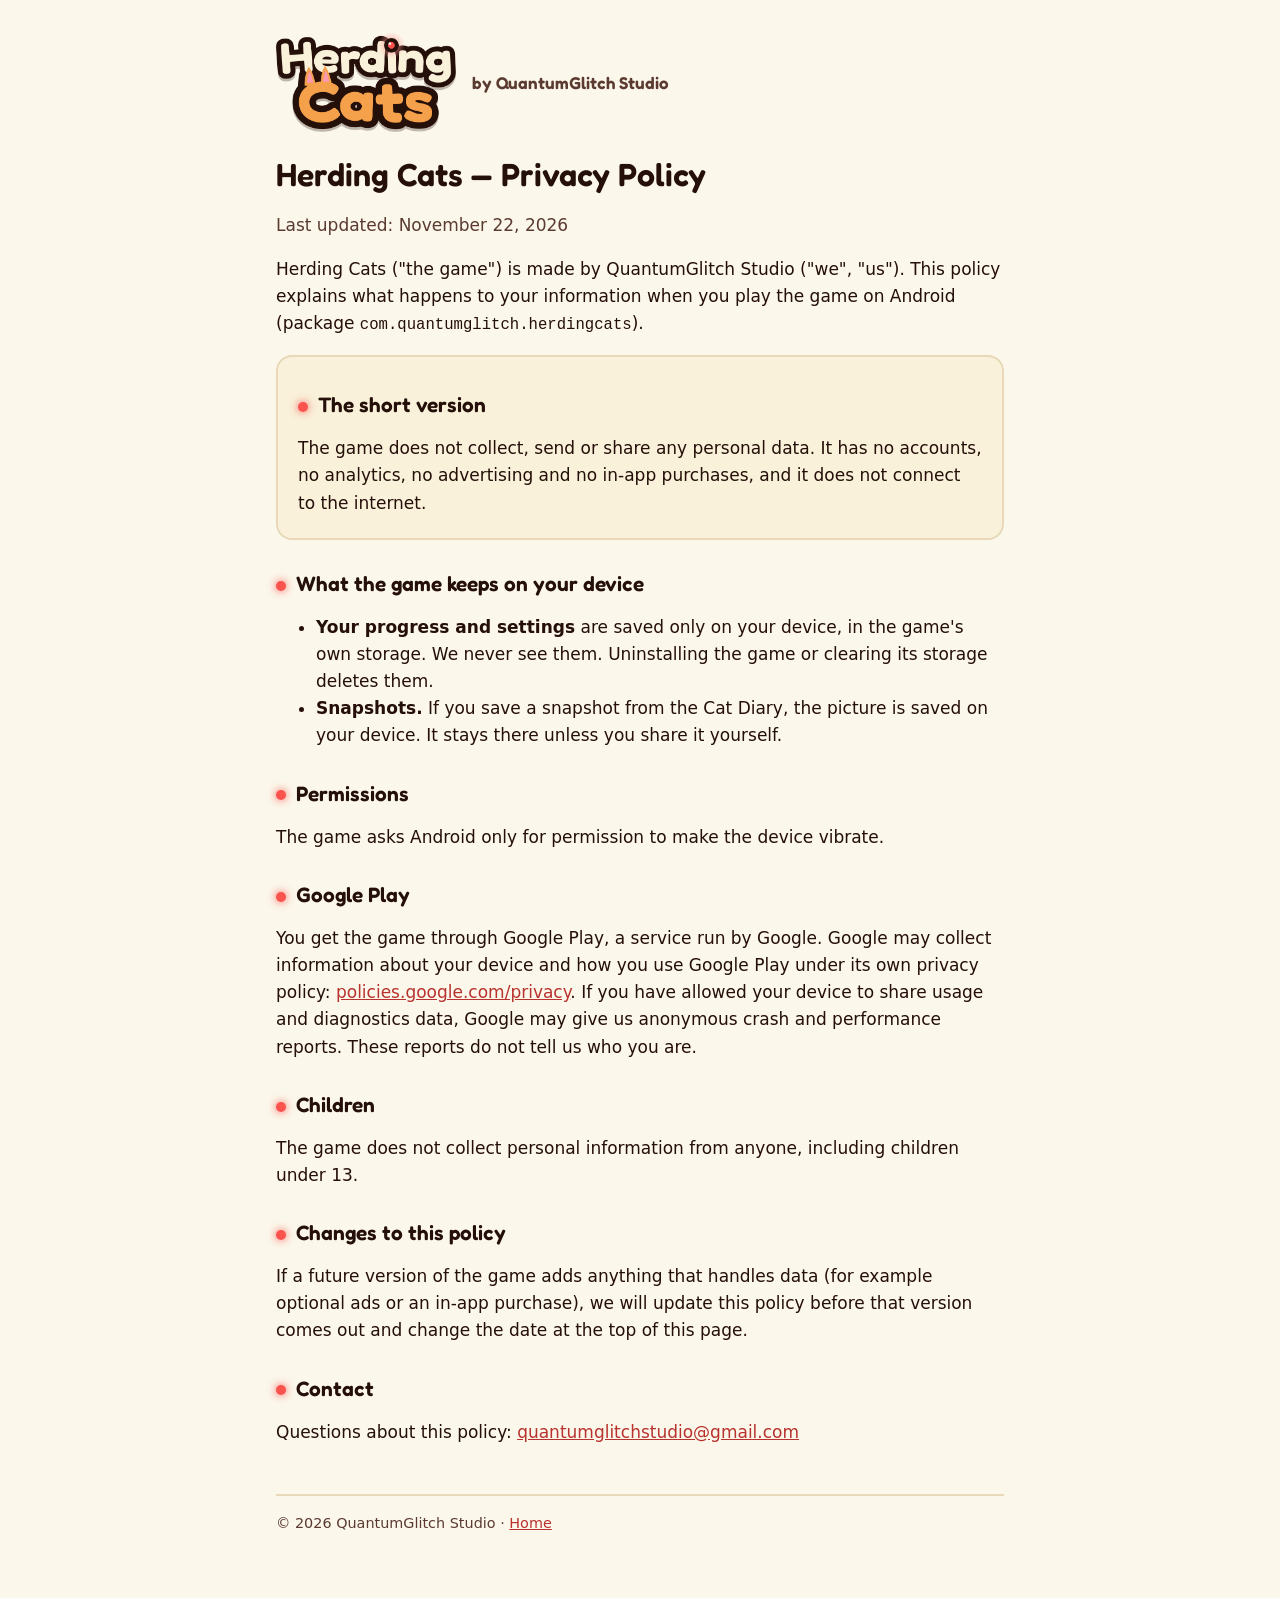
==== herding-cats/privacy/index.html @ 4d409274 "Studio page and the Herding Cats privacy policy Copied from site/ of the game repository. Static fil" ====
<!doctype html>
<html lang="en">
<head>
<meta charset="utf-8">
<meta name="viewport" content="width=device-width, initial-scale=1">
<title>Herding Cats Privacy Policy</title>
<meta name="description" content="Privacy policy of Herding Cats, a game by QuantumGlitch Studio.">
<link rel="icon" type="image/png" href="../../assets/img/favicon-64.png">
<link rel="apple-touch-icon" href="../../assets/img/apple-touch-icon.png">
<link rel="stylesheet" href="../../assets/site.css">
</head>
<body>
<div class="wrap">
  <header class="site">
    <img src="../../assets/img/herding-cats-logo-640.png" alt="Herding Cats" width="180" height="100">
    <span class="studio">by QuantumGlitch Studio</span>
  </header>

  <h1>Herding Cats — Privacy Policy</h1>
  <p class="muted">Last updated: November 22, 2026</p>

  <p>Herding Cats ("the game") is made by QuantumGlitch Studio ("we", "us"). This policy explains what happens to your information when you play the game on Android (package <code>com.quantumglitch.herdingcats</code>).</p>

  <div class="card">
    <h2>The short version</h2>
    <p>The game does not collect, send or share any personal data. It has no accounts, no analytics, no advertising and no in-app purchases, and it does not connect to the internet.</p>
  </div>

  <h2>What the game keeps on your device</h2>
  <ul>
    <li><strong>Your progress and settings</strong> are saved only on your device, in the game's own storage. We never see them. Uninstalling the game or clearing its storage deletes them.</li>
    <li><strong>Snapshots.</strong> If you save a snapshot from the Cat Diary, the picture is saved on your device. It stays there unless you share it yourself.</li>
  </ul>

  <h2>Permissions</h2>
  <p>The game asks Android only for permission to make the device vibrate.</p>

  <h2>Google Play</h2>
  <p>You get the game through Google Play, a service run by Google. Google may collect information about your device and how you use Google Play under its own privacy policy: <a href="https://policies.google.com/privacy">policies.google.com/privacy</a>. If you have allowed your device to share usage and diagnostics data, Google may give us anonymous crash and performance reports. These reports do not tell us who you are.</p>

  <h2>Children</h2>
  <p>The game does not collect personal information from anyone, including children under 13.</p>

  <h2>Changes to this policy</h2>
  <p>If a future version of the game adds anything that handles data (for example optional ads or an in-app purchase), we will update this policy before that version comes out and change the date at the top of this page.</p>

  <h2>Contact</h2>
  <p>Questions about this policy: <a href="mailto:quantumglitchstudio@gmail.com">quantumglitchstudio@gmail.com</a></p>

  <footer class="site">© 2026 QuantumGlitch Studio · <a href="../../">Home</a></footer>
</div>
</body>
</html>
---- assets/site.css ----
/* QuantumGlitch Studio site: palette from docs/style-bible.md (ink, cream, warm background, laser red) */
@font-face {
  font-family: "Fredoka";
  src: url("fonts/Fredoka-SemiBold.ttf") format("truetype");
  font-weight: 600;
  font-display: swap;
}

:root {
  --ink: #250F09;
  --ink-soft: #5b3a30;
  --bg: #FBF7EB;
  --panel: #F9F1DA;
  --line: #e8d9b8;
  --laser: #FA534E;
  --link: #b8322e;
}

@media (prefers-color-scheme: dark) {
  :root {
    --ink: #f6ead2;
    --ink-soft: #d8c4a4;
    --bg: #1f1512;
    --panel: #2b1e19;
    --line: #4a362c;
    --link: #ff8f86;
  }
}

* { box-sizing: border-box; }

html { -webkit-text-size-adjust: 100%; }

body {
  margin: 0;
  background: var(--bg);
  color: var(--ink);
  font: 17px/1.6 system-ui, -apple-system, "Segoe UI", Roboto, "Helvetica Neue", Arial, sans-serif;
}

.wrap { max-width: 760px; margin: 0 auto; padding: 32px 16px 64px; }

header.site { display: flex; align-items: center; gap: 16px; margin-bottom: 24px; flex-wrap: wrap; }
header.site img { width: 180px; height: auto; display: block; }
header.site .studio { font-family: "Fredoka", system-ui, sans-serif; font-weight: 600; color: var(--ink-soft); }

h1, h2 { font-family: "Fredoka", system-ui, sans-serif; font-weight: 600; line-height: 1.2; }
h1 { font-size: 2rem; margin: 0 0 4px; }
h2 { font-size: 1.3rem; margin: 32px 0 8px; }
h2::before { content: ""; display: inline-block; width: 10px; height: 10px; border-radius: 50%; background: var(--laser); box-shadow: 0 0 8px var(--laser); margin-right: 10px; vertical-align: middle; }

p, li { overflow-wrap: anywhere; }
a { color: var(--link); }
.muted { color: var(--ink-soft); }
.card { background: var(--panel); border: 2px solid var(--line); border-radius: 16px; padding: 4px 20px; margin: 16px 0; }
code { font-size: 0.92em; }

footer.site { margin-top: 48px; padding-top: 16px; border-top: 2px solid var(--line); font-size: 0.9rem; color: var(--ink-soft); }
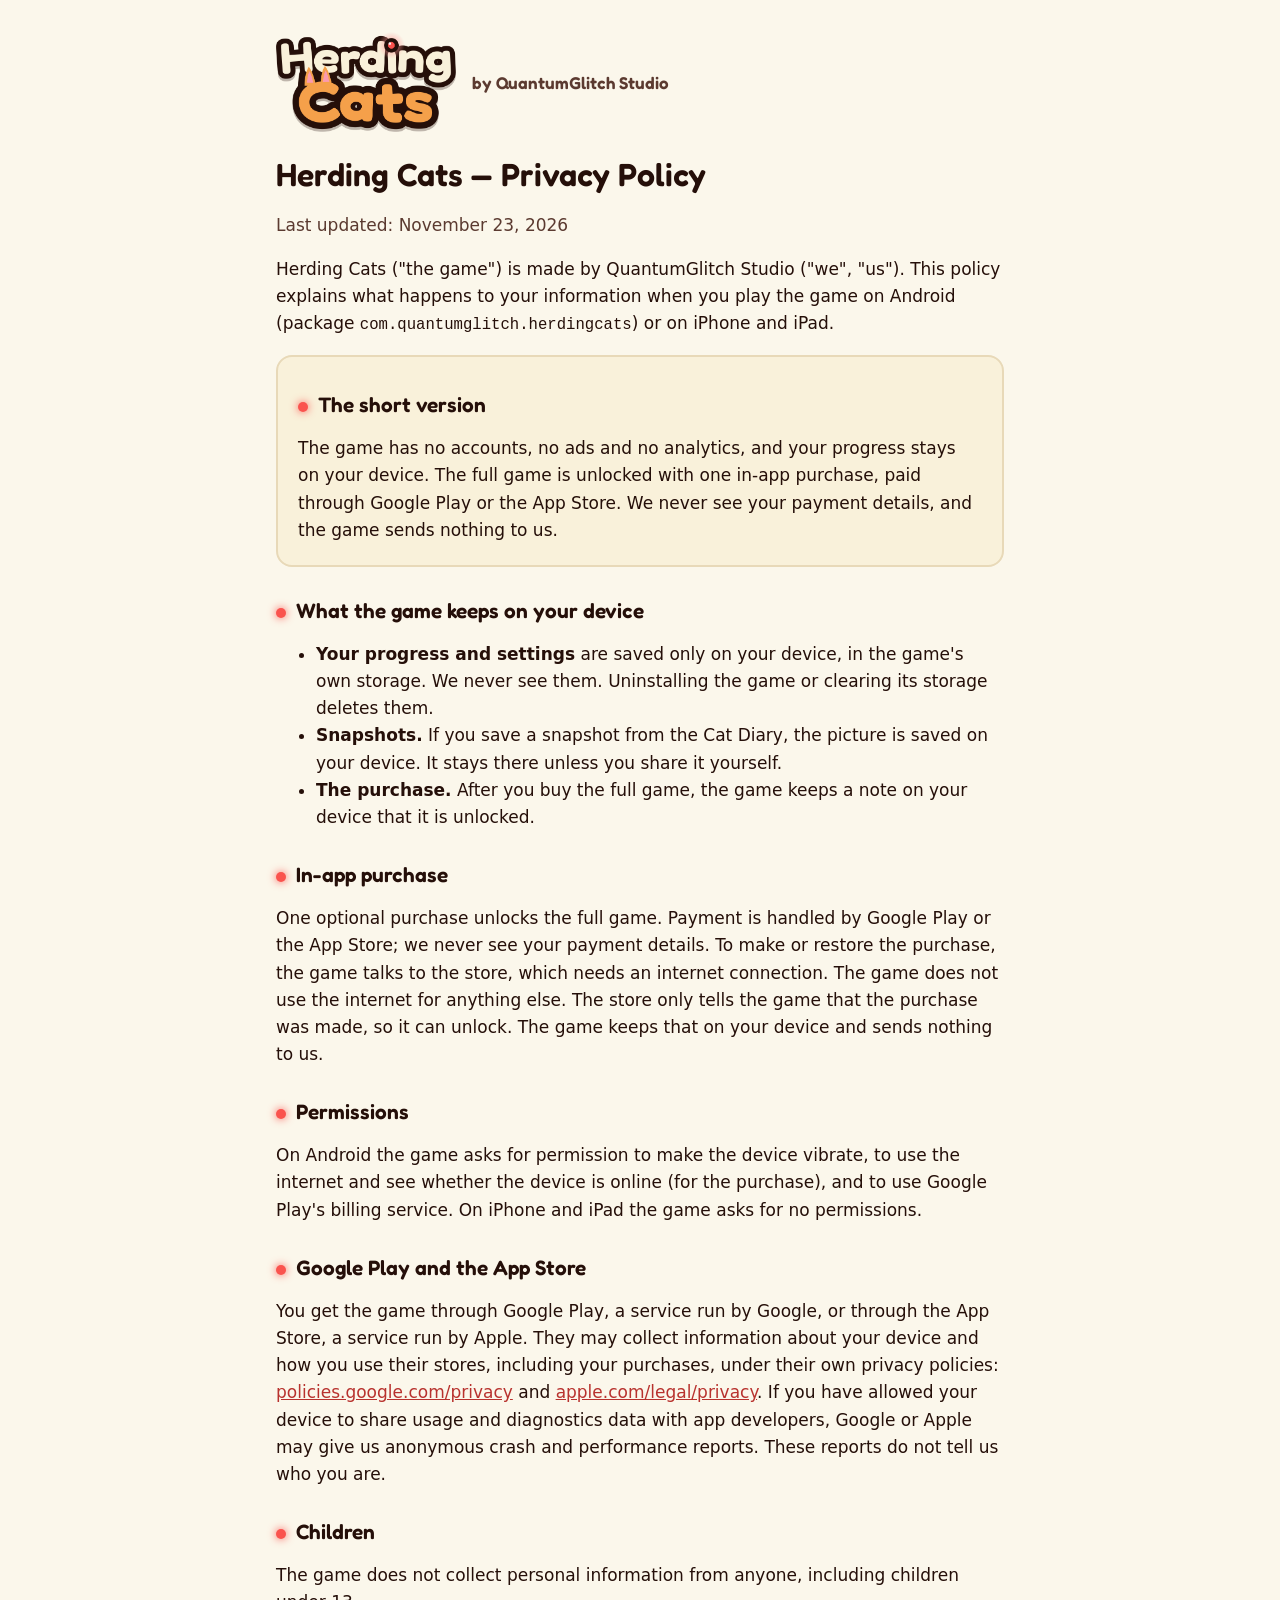
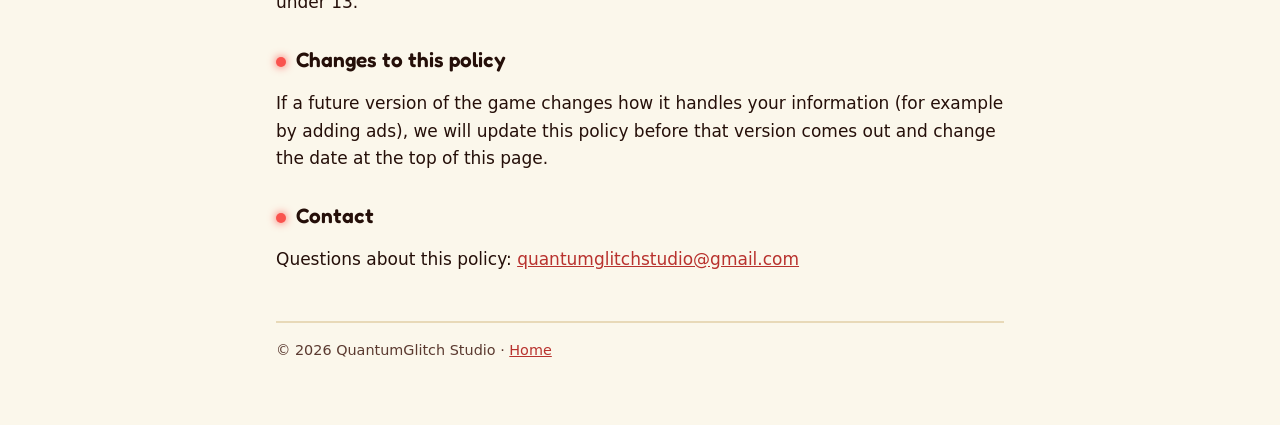
==== commit 482edc25: "Privacy policy: the in-app purchase, iPhone and iPad (no ads) The store build with the full-game pur" ====
--- a/herding-cats/privacy/index.html
+++ b/herding-cats/privacy/index.html
@@ -17,32 +17,36 @@
   </header>
 
   <h1>Herding Cats — Privacy Policy</h1>
-  <p class="muted">Last updated: November 22, 2026</p>
+  <p class="muted">Last updated: November 23, 2026</p>
 
-  <p>Herding Cats ("the game") is made by QuantumGlitch Studio ("we", "us"). This policy explains what happens to your information when you play the game on Android (package <code>com.quantumglitch.herdingcats</code>).</p>
+  <p>Herding Cats ("the game") is made by QuantumGlitch Studio ("we", "us"). This policy explains what happens to your information when you play the game on Android (package <code>com.quantumglitch.herdingcats</code>) or on iPhone and iPad.</p>
 
   <div class="card">
     <h2>The short version</h2>
-    <p>The game does not collect, send or share any personal data. It has no accounts, no analytics, no advertising and no in-app purchases, and it does not connect to the internet.</p>
+    <p>The game has no accounts, no ads and no analytics, and your progress stays on your device. The full game is unlocked with one in-app purchase, paid through Google Play or the App Store. We never see your payment details, and the game sends nothing to us.</p>
   </div>
 
   <h2>What the game keeps on your device</h2>
   <ul>
     <li><strong>Your progress and settings</strong> are saved only on your device, in the game's own storage. We never see them. Uninstalling the game or clearing its storage deletes them.</li>
     <li><strong>Snapshots.</strong> If you save a snapshot from the Cat Diary, the picture is saved on your device. It stays there unless you share it yourself.</li>
+    <li><strong>The purchase.</strong> After you buy the full game, the game keeps a note on your device that it is unlocked.</li>
   </ul>
 
+  <h2>In-app purchase</h2>
+  <p>One optional purchase unlocks the full game. Payment is handled by Google Play or the App Store; we never see your payment details. To make or restore the purchase, the game talks to the store, which needs an internet connection. The game does not use the internet for anything else. The store only tells the game that the purchase was made, so it can unlock. The game keeps that on your device and sends nothing to us.</p>
+
   <h2>Permissions</h2>
-  <p>The game asks Android only for permission to make the device vibrate.</p>
+  <p>On Android the game asks for permission to make the device vibrate, to use the internet and see whether the device is online (for the purchase), and to use Google Play's billing service. On iPhone and iPad the game asks for no permissions.</p>
 
-  <h2>Google Play</h2>
-  <p>You get the game through Google Play, a service run by Google. Google may collect information about your device and how you use Google Play under its own privacy policy: <a href="https://policies.google.com/privacy">policies.google.com/privacy</a>. If you have allowed your device to share usage and diagnostics data, Google may give us anonymous crash and performance reports. These reports do not tell us who you are.</p>
+  <h2>Google Play and the App Store</h2>
+  <p>You get the game through Google Play, a service run by Google, or through the App Store, a service run by Apple. They may collect information about your device and how you use their stores, including your purchases, under their own privacy policies: <a href="https://policies.google.com/privacy">policies.google.com/privacy</a> and <a href="https://www.apple.com/legal/privacy/">apple.com/legal/privacy</a>. If you have allowed your device to share usage and diagnostics data with app developers, Google or Apple may give us anonymous crash and performance reports. These reports do not tell us who you are.</p>
 
   <h2>Children</h2>
   <p>The game does not collect personal information from anyone, including children under 13.</p>
 
   <h2>Changes to this policy</h2>
-  <p>If a future version of the game adds anything that handles data (for example optional ads or an in-app purchase), we will update this policy before that version comes out and change the date at the top of this page.</p>
+  <p>If a future version of the game changes how it handles your information (for example by adding ads), we will update this policy before that version comes out and change the date at the top of this page.</p>
 
   <h2>Contact</h2>
   <p>Questions about this policy: <a href="mailto:quantumglitchstudio@gmail.com">quantumglitchstudio@gmail.com</a></p>
--- a/assets/site.css
+++ b/assets/site.css
@@ -56,3 +56,7 @@
 code { font-size: 0.92em; }
 
 footer.site { margin-top: 48px; padding-top: 16px; border-top: 2px solid var(--line); font-size: 0.9rem; color: var(--ink-soft); }
+
+/* studio logo in the page title (brand kit, D-166): the wide logo, at least 300 px wide, clear space around it */
+h1.studio-logo { margin: 8px 0 14px; }
+h1.studio-logo img { display: block; width: 320px; max-width: 100%; height: auto; }
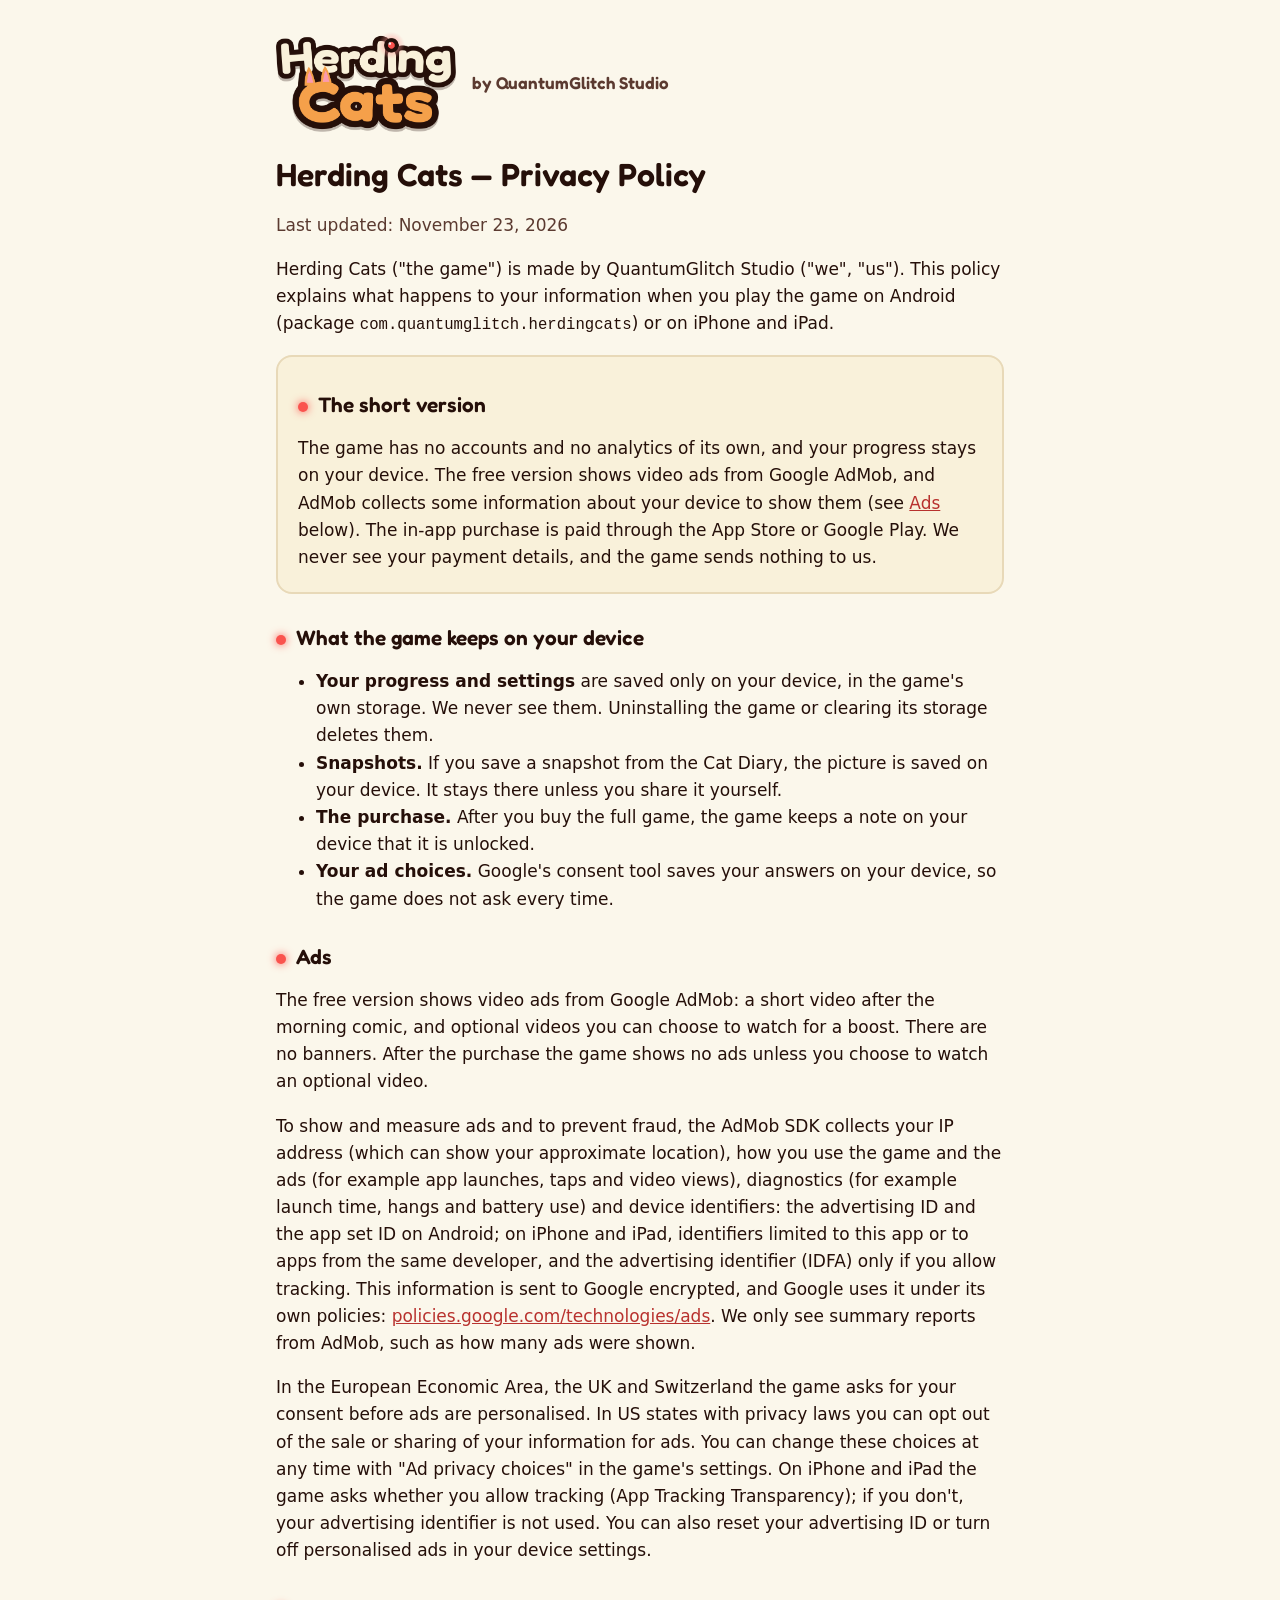
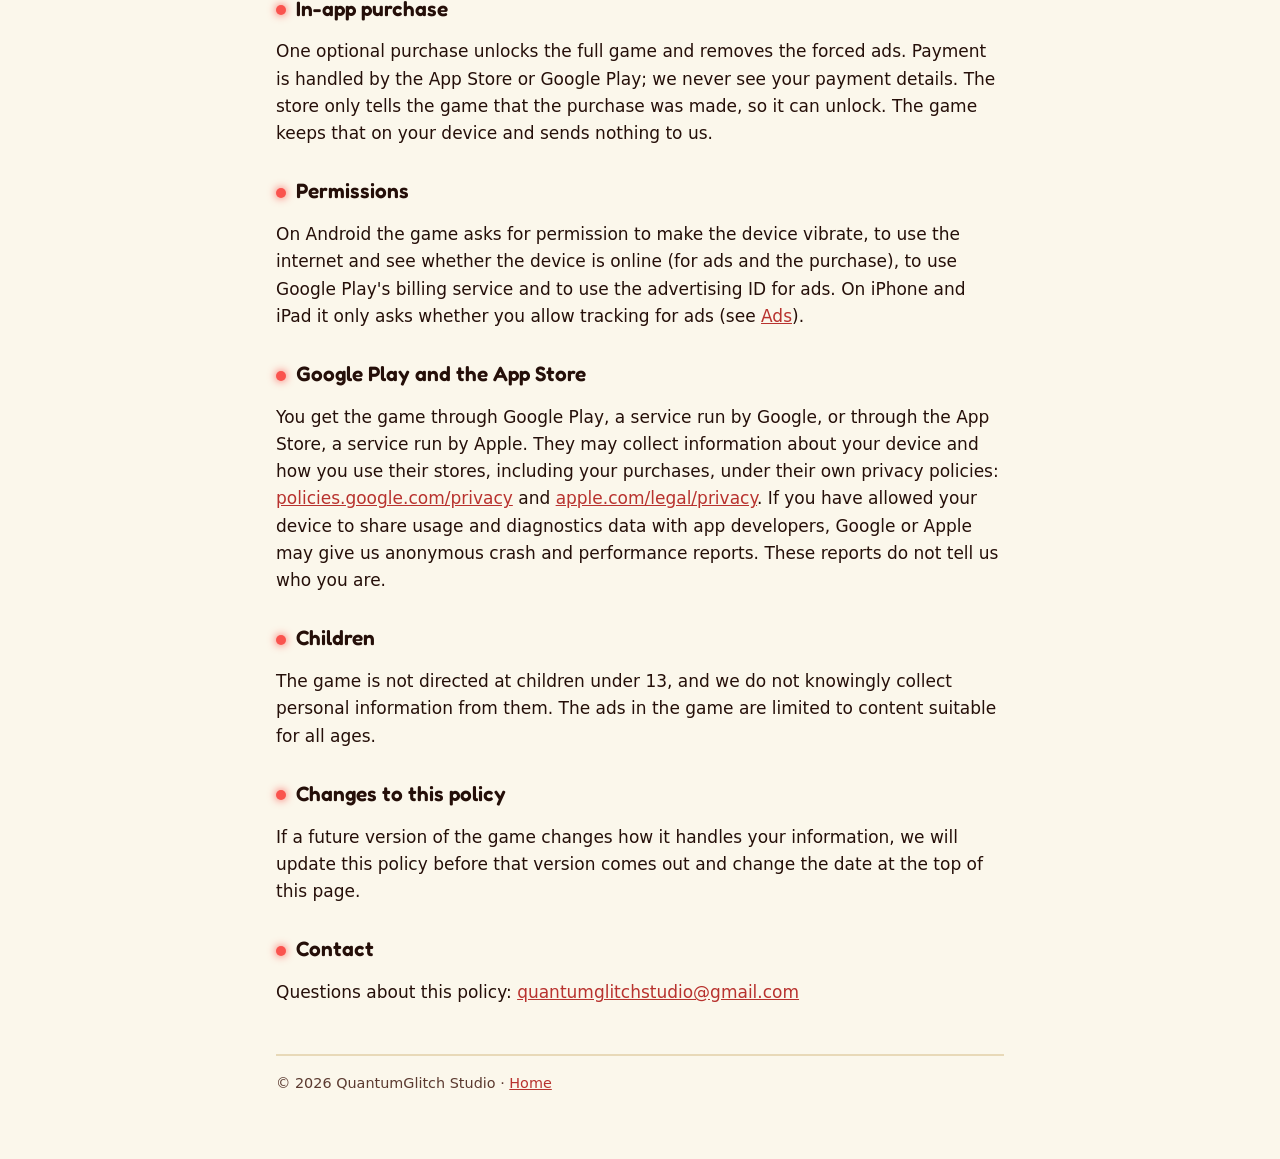
==== commit 78e687c9: "Privacy policy version 3: Google AdMob ads in the free version (D-198) The text of version 3 from He" ====
--- a/herding-cats/privacy/index.html
+++ b/herding-cats/privacy/index.html
@@ -23,7 +23,7 @@
 
   <div class="card">
     <h2>The short version</h2>
-    <p>The game has no accounts, no ads and no analytics, and your progress stays on your device. The full game is unlocked with one in-app purchase, paid through Google Play or the App Store. We never see your payment details, and the game sends nothing to us.</p>
+    <p>The game has no accounts and no analytics of its own, and your progress stays on your device. The free version shows video ads from Google AdMob, and AdMob collects some information about your device to show them (see <a href="#ads">Ads</a> below). The in-app purchase is paid through the App Store or Google Play. We never see your payment details, and the game sends nothing to us.</p>
   </div>
 
   <h2>What the game keeps on your device</h2>
@@ -31,22 +31,28 @@
     <li><strong>Your progress and settings</strong> are saved only on your device, in the game's own storage. We never see them. Uninstalling the game or clearing its storage deletes them.</li>
     <li><strong>Snapshots.</strong> If you save a snapshot from the Cat Diary, the picture is saved on your device. It stays there unless you share it yourself.</li>
     <li><strong>The purchase.</strong> After you buy the full game, the game keeps a note on your device that it is unlocked.</li>
+    <li><strong>Your ad choices.</strong> Google's consent tool saves your answers on your device, so the game does not ask every time.</li>
   </ul>
 
+  <h2 id="ads">Ads</h2>
+  <p>The free version shows video ads from Google AdMob: a short video after the morning comic, and optional videos you can choose to watch for a boost. There are no banners. After the purchase the game shows no ads unless you choose to watch an optional video.</p>
+  <p>To show and measure ads and to prevent fraud, the AdMob SDK collects your IP address (which can show your approximate location), how you use the game and the ads (for example app launches, taps and video views), diagnostics (for example launch time, hangs and battery use) and device identifiers: the advertising ID and the app set ID on Android; on iPhone and iPad, identifiers limited to this app or to apps from the same developer, and the advertising identifier (IDFA) only if you allow tracking. This information is sent to Google encrypted, and Google uses it under its own policies: <a href="https://policies.google.com/technologies/ads">policies.google.com/technologies/ads</a>. We only see summary reports from AdMob, such as how many ads were shown.</p>
+  <p>In the European Economic Area, the UK and Switzerland the game asks for your consent before ads are personalised. In US states with privacy laws you can opt out of the sale or sharing of your information for ads. You can change these choices at any time with "Ad privacy choices" in the game's settings. On iPhone and iPad the game asks whether you allow tracking (App Tracking Transparency); if you don't, your advertising identifier is not used. You can also reset your advertising ID or turn off personalised ads in your device settings.</p>
+
   <h2>In-app purchase</h2>
-  <p>One optional purchase unlocks the full game. Payment is handled by Google Play or the App Store; we never see your payment details. To make or restore the purchase, the game talks to the store, which needs an internet connection. The game does not use the internet for anything else. The store only tells the game that the purchase was made, so it can unlock. The game keeps that on your device and sends nothing to us.</p>
+  <p>One optional purchase unlocks the full game and removes the forced ads. Payment is handled by the App Store or Google Play; we never see your payment details. The store only tells the game that the purchase was made, so it can unlock. The game keeps that on your device and sends nothing to us.</p>
 
   <h2>Permissions</h2>
-  <p>On Android the game asks for permission to make the device vibrate, to use the internet and see whether the device is online (for the purchase), and to use Google Play's billing service. On iPhone and iPad the game asks for no permissions.</p>
+  <p>On Android the game asks for permission to make the device vibrate, to use the internet and see whether the device is online (for ads and the purchase), to use Google Play's billing service and to use the advertising ID for ads. On iPhone and iPad it only asks whether you allow tracking for ads (see <a href="#ads">Ads</a>).</p>
 
   <h2>Google Play and the App Store</h2>
   <p>You get the game through Google Play, a service run by Google, or through the App Store, a service run by Apple. They may collect information about your device and how you use their stores, including your purchases, under their own privacy policies: <a href="https://policies.google.com/privacy">policies.google.com/privacy</a> and <a href="https://www.apple.com/legal/privacy/">apple.com/legal/privacy</a>. If you have allowed your device to share usage and diagnostics data with app developers, Google or Apple may give us anonymous crash and performance reports. These reports do not tell us who you are.</p>
 
   <h2>Children</h2>
-  <p>The game does not collect personal information from anyone, including children under 13.</p>
+  <p>The game is not directed at children under 13, and we do not knowingly collect personal information from them. The ads in the game are limited to content suitable for all ages.</p>
 
   <h2>Changes to this policy</h2>
-  <p>If a future version of the game changes how it handles your information (for example by adding ads), we will update this policy before that version comes out and change the date at the top of this page.</p>
+  <p>If a future version of the game changes how it handles your information, we will update this policy before that version comes out and change the date at the top of this page.</p>
 
   <h2>Contact</h2>
   <p>Questions about this policy: <a href="mailto:quantumglitchstudio@gmail.com">quantumglitchstudio@gmail.com</a></p>
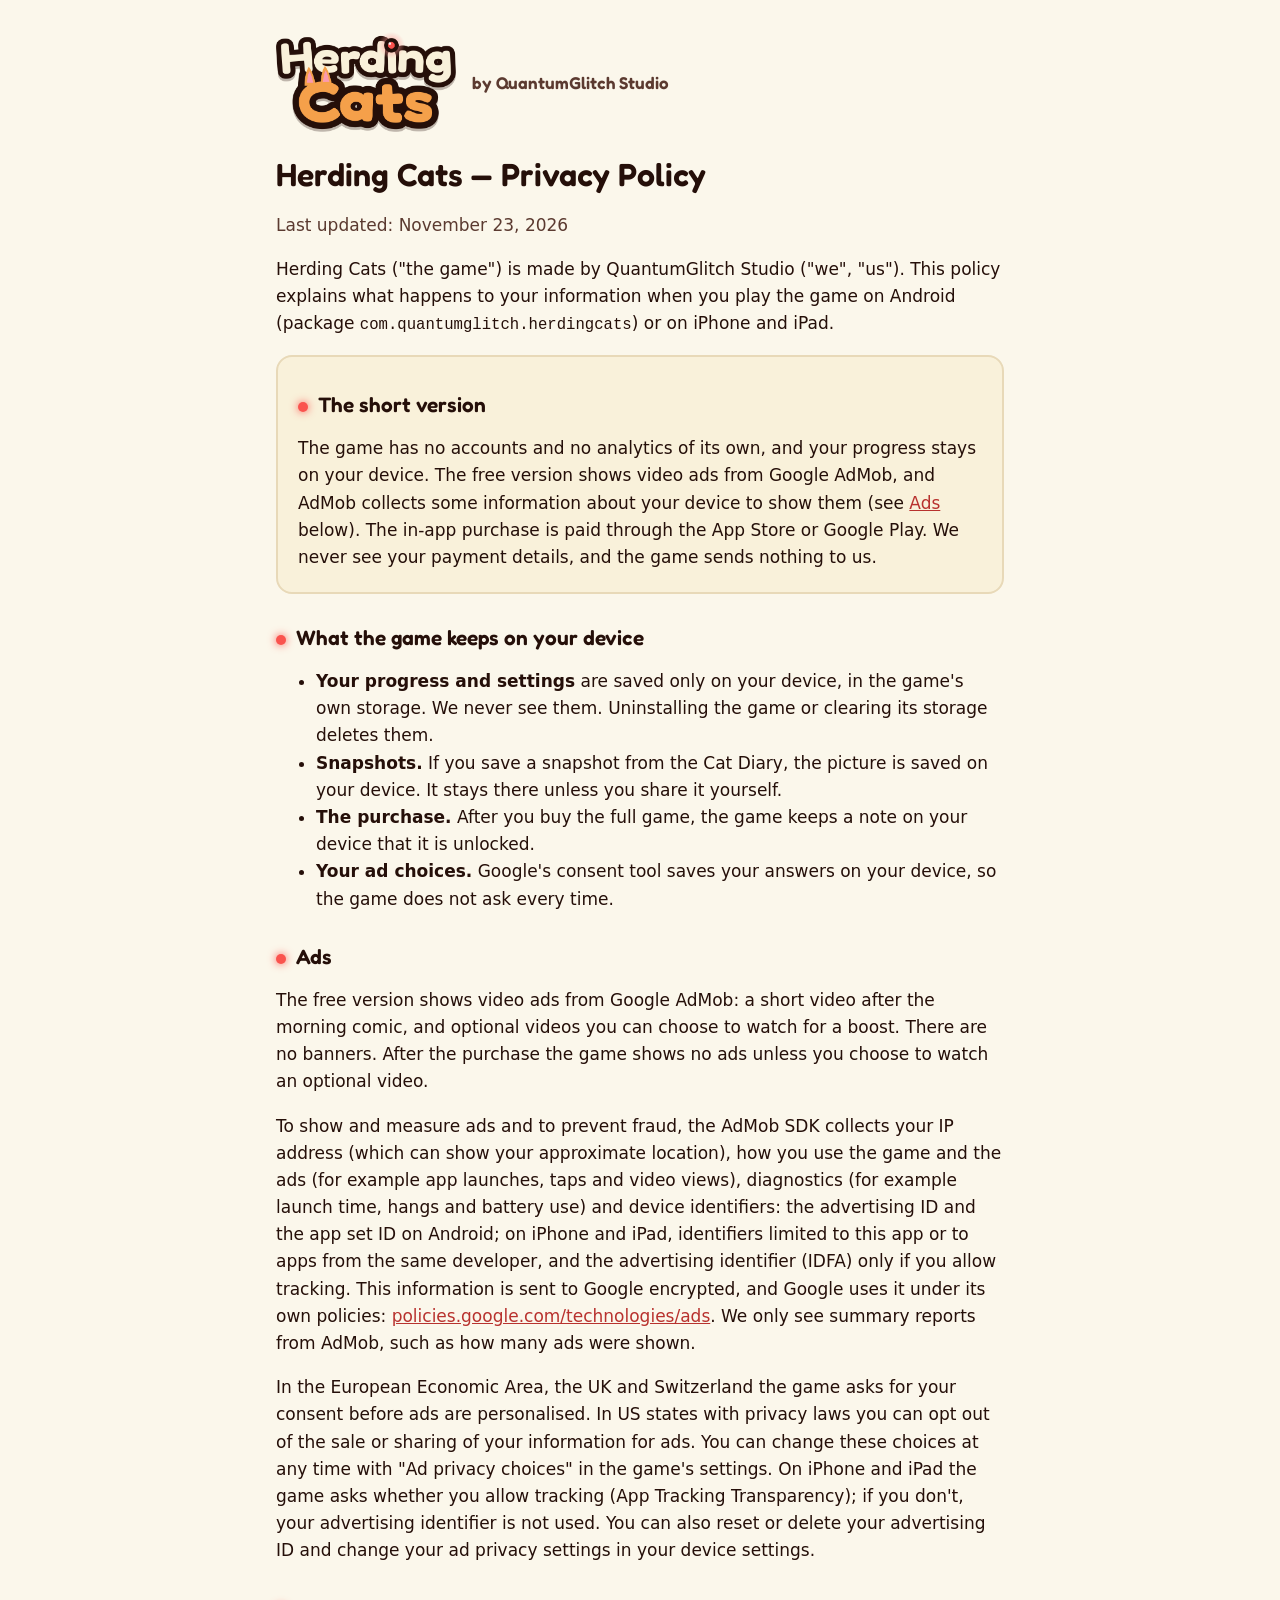
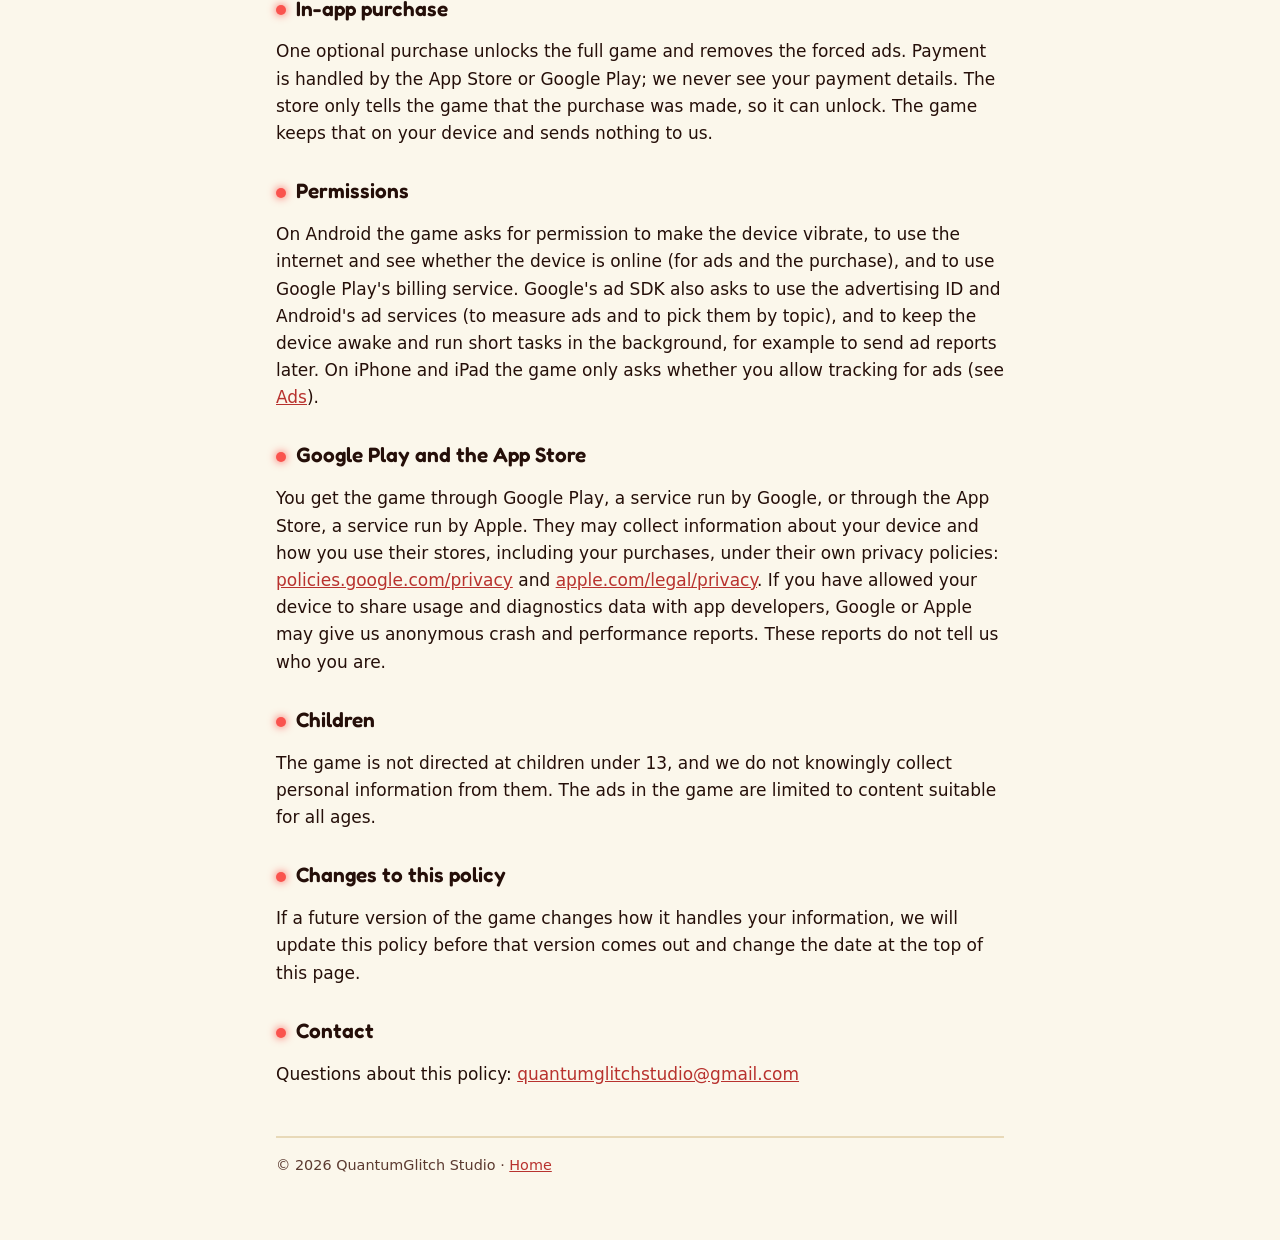
==== commit 17e65f1c: "Privacy policy version 3: Android permissions from the check build with the AdMob plugin The "Permis" ====
--- a/herding-cats/privacy/index.html
+++ b/herding-cats/privacy/index.html
@@ -37,13 +37,13 @@
   <h2 id="ads">Ads</h2>
   <p>The free version shows video ads from Google AdMob: a short video after the morning comic, and optional videos you can choose to watch for a boost. There are no banners. After the purchase the game shows no ads unless you choose to watch an optional video.</p>
   <p>To show and measure ads and to prevent fraud, the AdMob SDK collects your IP address (which can show your approximate location), how you use the game and the ads (for example app launches, taps and video views), diagnostics (for example launch time, hangs and battery use) and device identifiers: the advertising ID and the app set ID on Android; on iPhone and iPad, identifiers limited to this app or to apps from the same developer, and the advertising identifier (IDFA) only if you allow tracking. This information is sent to Google encrypted, and Google uses it under its own policies: <a href="https://policies.google.com/technologies/ads">policies.google.com/technologies/ads</a>. We only see summary reports from AdMob, such as how many ads were shown.</p>
-  <p>In the European Economic Area, the UK and Switzerland the game asks for your consent before ads are personalised. In US states with privacy laws you can opt out of the sale or sharing of your information for ads. You can change these choices at any time with "Ad privacy choices" in the game's settings. On iPhone and iPad the game asks whether you allow tracking (App Tracking Transparency); if you don't, your advertising identifier is not used. You can also reset your advertising ID or turn off personalised ads in your device settings.</p>
+  <p>In the European Economic Area, the UK and Switzerland the game asks for your consent before ads are personalised. In US states with privacy laws you can opt out of the sale or sharing of your information for ads. You can change these choices at any time with "Ad privacy choices" in the game's settings. On iPhone and iPad the game asks whether you allow tracking (App Tracking Transparency); if you don't, your advertising identifier is not used. You can also reset or delete your advertising ID and change your ad privacy settings in your device settings.</p>
 
   <h2>In-app purchase</h2>
   <p>One optional purchase unlocks the full game and removes the forced ads. Payment is handled by the App Store or Google Play; we never see your payment details. The store only tells the game that the purchase was made, so it can unlock. The game keeps that on your device and sends nothing to us.</p>
 
   <h2>Permissions</h2>
-  <p>On Android the game asks for permission to make the device vibrate, to use the internet and see whether the device is online (for ads and the purchase), to use Google Play's billing service and to use the advertising ID for ads. On iPhone and iPad it only asks whether you allow tracking for ads (see <a href="#ads">Ads</a>).</p>
+  <p>On Android the game asks for permission to make the device vibrate, to use the internet and see whether the device is online (for ads and the purchase), and to use Google Play's billing service. Google's ad SDK also asks to use the advertising ID and Android's ad services (to measure ads and to pick them by topic), and to keep the device awake and run short tasks in the background, for example to send ad reports later. On iPhone and iPad the game only asks whether you allow tracking for ads (see <a href="#ads">Ads</a>).</p>
 
   <h2>Google Play and the App Store</h2>
   <p>You get the game through Google Play, a service run by Google, or through the App Store, a service run by Apple. They may collect information about your device and how you use their stores, including your purchases, under their own privacy policies: <a href="https://policies.google.com/privacy">policies.google.com/privacy</a> and <a href="https://www.apple.com/legal/privacy/">apple.com/legal/privacy</a>. If you have allowed your device to share usage and diagnostics data with app developers, Google or Apple may give us anonymous crash and performance reports. These reports do not tell us who you are.</p>
